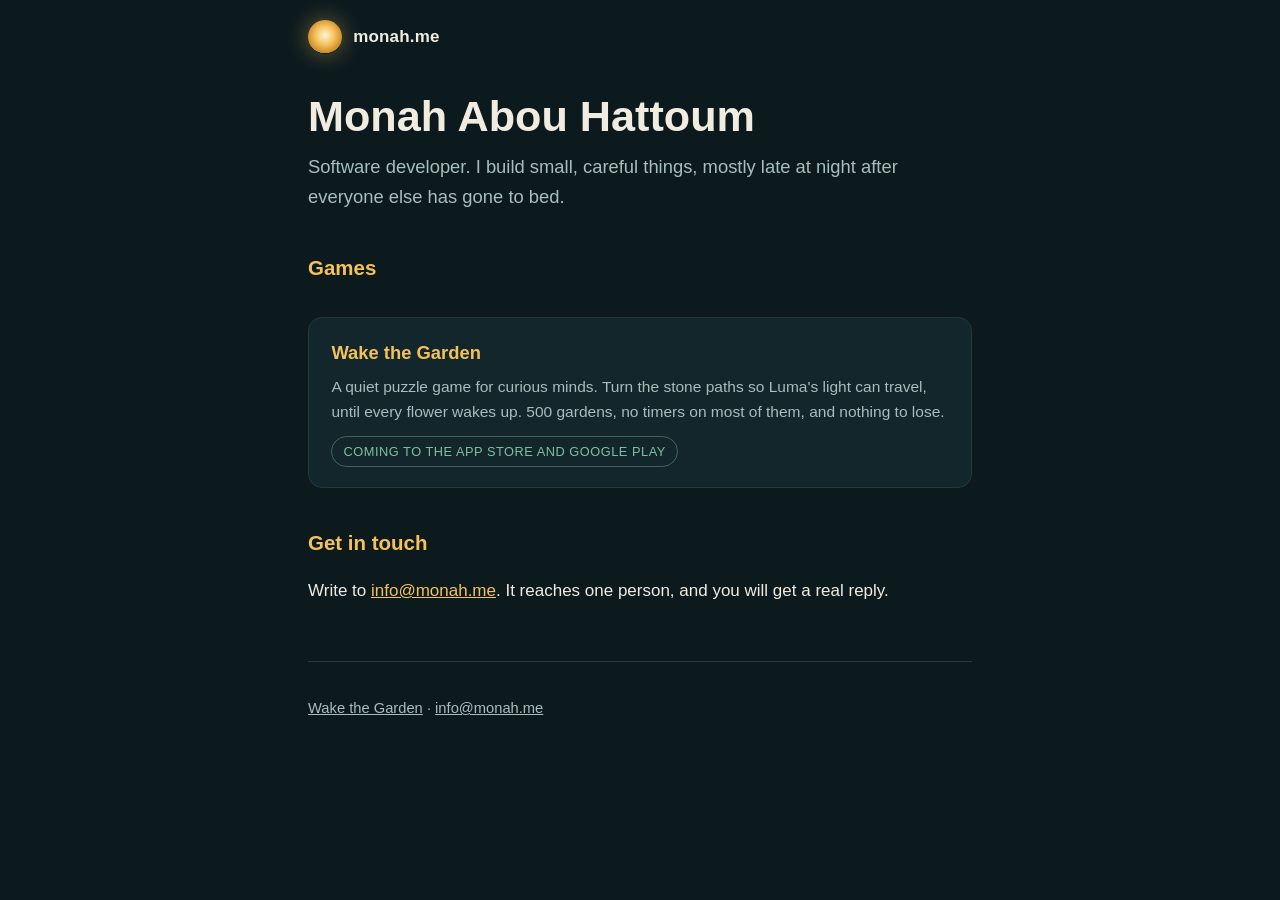
==== index.html @ 6de1f0a7 "Landing page for the root domain monah.me resolved to nothing at all: the Namecheap parking records " ====
<!doctype html>
<html lang="en">
<head>
<meta charset="utf-8">
<meta name="viewport" content="width=device-width, initial-scale=1">
<title>Monah Abou Hattoum</title>
<meta name="description" content="Software developer. I make small, careful games.">
<link rel="stylesheet" href="style.css">
<style>
  .hero { padding-top: 1rem; }
  .games { display: grid; gap: 1rem; margin: 2rem 0 0; }
  .game {
    display: block; padding: 1.25rem 1.4rem; border-radius: 14px;
    background: var(--night-soft); border: 1px solid var(--edge);
    text-decoration: none; color: var(--cream); transition: border-color .15s, transform .15s;
  }
  .game:hover { border-color: var(--gold); transform: translateY(-2px); }
  .game h3 { margin: 0 0 .35rem; color: var(--gold); font-size: 1.15rem; }
  .game p { margin: 0; color: var(--muted); font-size: .97rem; }
  .game .status {
    display: inline-block; margin-top: .7rem; font-size: .8rem; letter-spacing: .04em;
    text-transform: uppercase; color: var(--leaf); border: 1px solid rgba(127,192,160,.4);
    border-radius: 999px; padding: .25rem .7rem;
  }
</style>
</head>
<body>
<header class="site"><span class="mark"></span><a href="./">monah.me</a></header>

<div class="wrap hero">
  <h1>Monah Abou Hattoum</h1>
  <p class="lede">Software developer. I build small, careful things, mostly late at night after everyone else has gone to bed.</p>

  <h2>Games</h2>
  <div class="games">
    <a class="game" href="https://lumagarden.monah.me/">
      <h3>Wake the Garden</h3>
      <p>A quiet puzzle game for curious minds. Turn the stone paths so Luma's light can travel, until every flower wakes up. 500 gardens, no timers on most of them, and nothing to lose.</p>
      <span class="status">Coming to the App Store and Google Play</span>
    </a>
  </div>

  <h2>Get in touch</h2>
  <p>Write to <a href="mailto:info@monah.me">info@monah.me</a>. It reaches one person, and you will get a real reply.</p>

  <footer>
    <p><a href="https://lumagarden.monah.me/">Wake the Garden</a> &middot; <a href="mailto:info@monah.me">info@monah.me</a></p>
  </footer>
</div>
</body>
</html>
---- style.css ----
/* Luma Garden - the public site.
   One stylesheet, no build step, no external requests: GitHub Pages serves
   these files exactly as they are. */

:root {
  --night: #0c1a1e;
  --night-soft: #12262b;
  --edge: #1f3b41;
  --cream: #f1ece0;
  --muted: #a8bdbd;
  --gold: #f5c15a;
  --leaf: #7fc0a0;
}

* { box-sizing: border-box; }

body {
  margin: 0;
  background: var(--night);
  color: var(--cream);
  font: 17px/1.65 -apple-system, BlinkMacSystemFont, "Segoe UI", Roboto, sans-serif;
  -webkit-text-size-adjust: 100%;
}

.wrap {
  max-width: 44rem;
  margin: 0 auto;
  padding: 2rem 1.25rem 4rem;
}

header.site {
  display: flex;
  align-items: center;
  gap: .7rem;
  padding: 1.25rem 1.25rem 0;
  max-width: 44rem;
  margin: 0 auto;
}

header.site .mark {
  width: 34px;
  height: 34px;
  border-radius: 50%;
  background: radial-gradient(circle at 50% 45%, #fff6dd 0%, var(--gold) 38%, #c98a2a 70%, transparent 72%);
  box-shadow: 0 0 22px rgba(245, 193, 90, .45);
  flex: none;
}

header.site a { color: var(--cream); text-decoration: none; font-weight: 600; letter-spacing: .01em; }

h1 { font-size: clamp(1.9rem, 6vw, 2.7rem); line-height: 1.15; margin: 1.4rem 0 .6rem; }
h2 { font-size: 1.28rem; margin: 2.4rem 0 .6rem; color: var(--gold); }
h3 { font-size: 1.05rem; margin: 1.6rem 0 .4rem; color: var(--leaf); }

.lede { font-size: 1.15rem; color: var(--muted); margin: 0 0 1.6rem; }

a { color: var(--gold); }
a:hover { color: #ffd88a; }

.card {
  background: var(--night-soft);
  border: 1px solid var(--edge);
  border-radius: 14px;
  padding: 1.1rem 1.25rem;
  margin: 1.5rem 0;
}

.card p:last-child { margin-bottom: 0; }
.card p:first-child { margin-top: 0; }

.nav {
  display: flex;
  flex-wrap: wrap;
  gap: .6rem;
  margin: 2rem 0 0;
  padding: 0;
  list-style: none;
}

.nav a {
  display: block;
  padding: .6rem 1rem;
  border: 1px solid var(--edge);
  border-radius: 999px;
  text-decoration: none;
  font-size: .95rem;
  background: var(--night-soft);
}

.nav a:hover { border-color: var(--gold); }

dl.facts { margin: 1.2rem 0; }
dl.facts dt { color: var(--leaf); font-weight: 600; margin-top: .9rem; }
dl.facts dd { margin: .15rem 0 0; color: var(--cream); }

.note {
  border-left: 3px solid var(--gold);
  padding: .1rem 0 .1rem 1rem;
  color: var(--muted);
  margin: 1.4rem 0;
}

footer {
  border-top: 1px solid var(--edge);
  margin-top: 3.5rem;
  padding-top: 1.2rem;
  color: var(--muted);
  font-size: .92rem;
}

footer a { color: var(--muted); }

.updated { color: var(--muted); font-size: .92rem; margin-top: -.3rem; }

@media (prefers-reduced-motion: no-preference) {
  header.site .mark { animation: glow 4.5s ease-in-out infinite; }
  @keyframes glow {
    0%, 100% { box-shadow: 0 0 18px rgba(245, 193, 90, .35); }
    50%      { box-shadow: 0 0 30px rgba(245, 193, 90, .6); }
  }
}
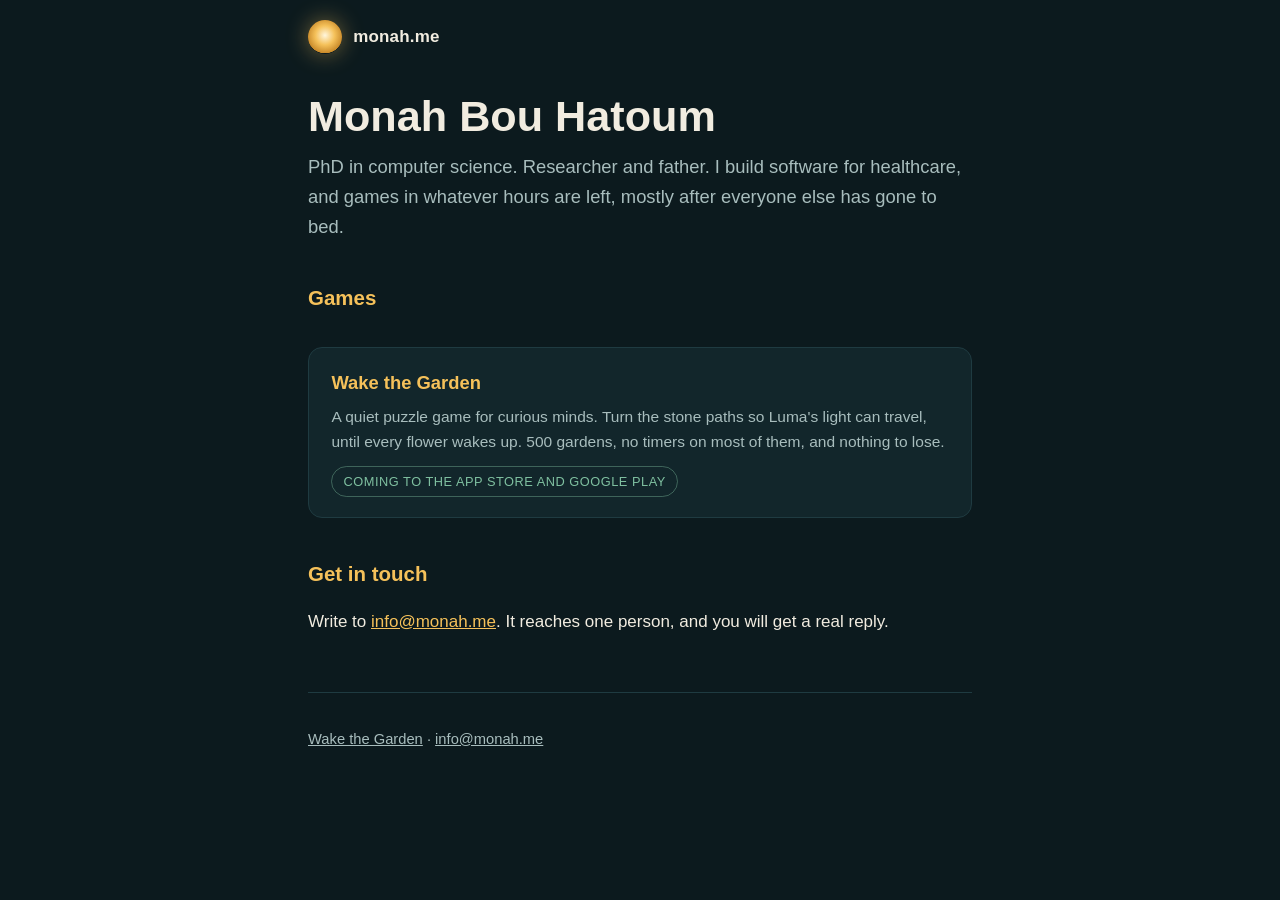
==== commit e95a44b2: "Correct the name, and say what I actually do Co-Authored-By: Claude Opus 5 <noreply@anthropic.com>" ====
--- a/index.html
+++ b/index.html
@@ -3,8 +3,8 @@
 <head>
 <meta charset="utf-8">
 <meta name="viewport" content="width=device-width, initial-scale=1">
-<title>Monah Abou Hattoum</title>
-<meta name="description" content="Software developer. I make small, careful games.">
+<title>Monah Bou Hatoum</title>
+<meta name="description" content="PhD in computer science. Researcher, father, and a builder of healthcare software, with games in whatever hours are left.">
 <link rel="stylesheet" href="style.css">
 <style>
   .hero { padding-top: 1rem; }
@@ -28,8 +28,8 @@
 <header class="site"><span class="mark"></span><a href="./">monah.me</a></header>
 
 <div class="wrap hero">
-  <h1>Monah Abou Hattoum</h1>
-  <p class="lede">Software developer. I build small, careful things, mostly late at night after everyone else has gone to bed.</p>
+  <h1>Monah Bou Hatoum</h1>
+  <p class="lede">PhD in computer science. Researcher and father. I build software for healthcare, and games in whatever hours are left, mostly after everyone else has gone to bed.</p>
 
   <h2>Games</h2>
   <div class="games">
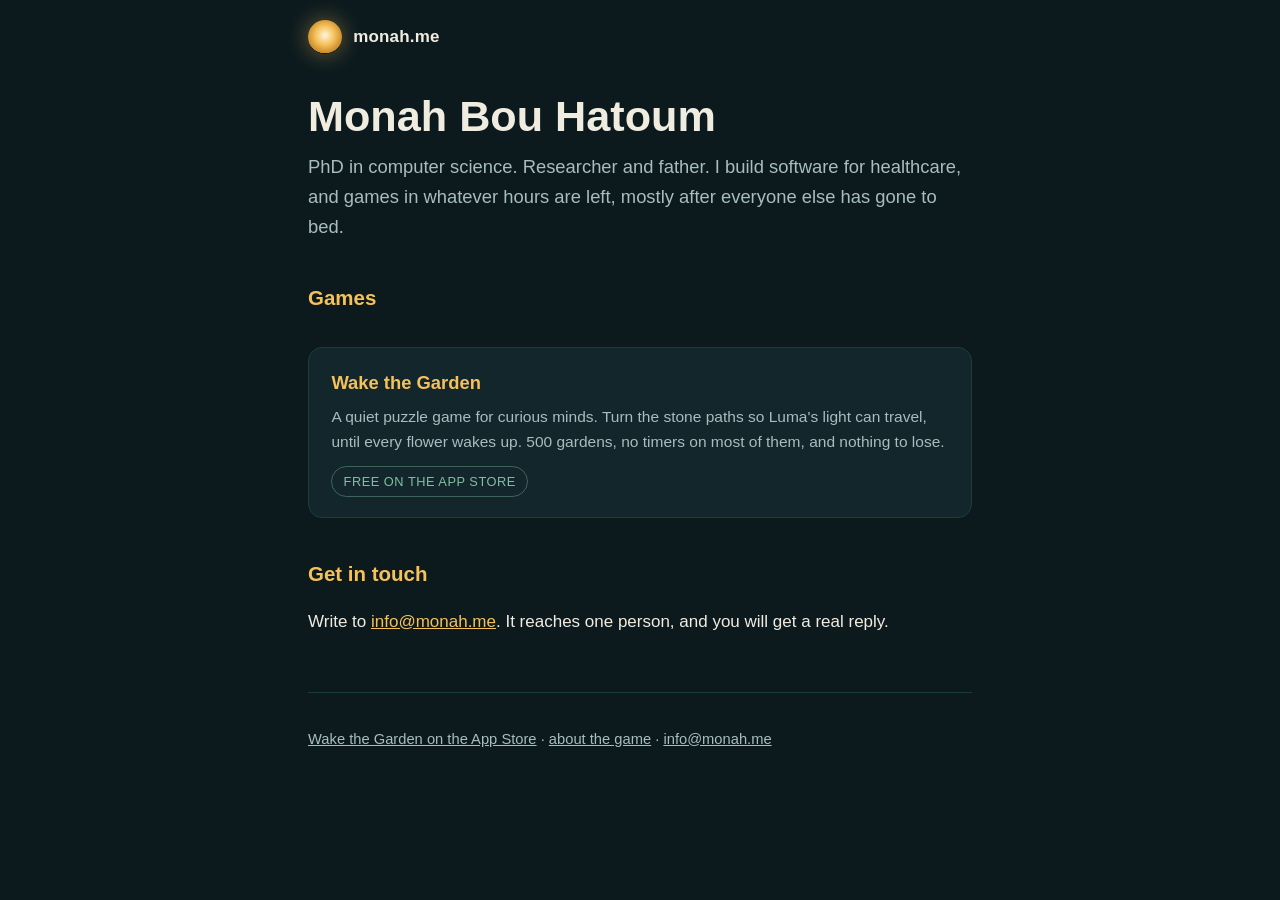
==== commit 3176f871: "Wake the Garden is on the App Store Co-Authored-By: Claude Opus 5 <noreply@anthropic.com>" ====
--- a/index.html
+++ b/index.html
@@ -33,10 +33,10 @@
 
   <h2>Games</h2>
   <div class="games">
-    <a class="game" href="https://lumagarden.monah.me/">
+    <a class="game" href="https://apps.apple.com/app/id6804832901">
       <h3>Wake the Garden</h3>
       <p>A quiet puzzle game for curious minds. Turn the stone paths so Luma's light can travel, until every flower wakes up. 500 gardens, no timers on most of them, and nothing to lose.</p>
-      <span class="status">Coming to the App Store and Google Play</span>
+      <span class="status">Free on the App Store</span>
     </a>
   </div>
 
@@ -44,7 +44,7 @@
   <p>Write to <a href="mailto:info@monah.me">info@monah.me</a>. It reaches one person, and you will get a real reply.</p>
 
   <footer>
-    <p><a href="https://lumagarden.monah.me/">Wake the Garden</a> &middot; <a href="mailto:info@monah.me">info@monah.me</a></p>
+    <p><a href="https://apps.apple.com/app/id6804832901">Wake the Garden on the App Store</a> &middot; <a href="https://lumagarden.monah.me/">about the game</a> &middot; <a href="mailto:info@monah.me">info@monah.me</a></p>
   </footer>
 </div>
 </body>
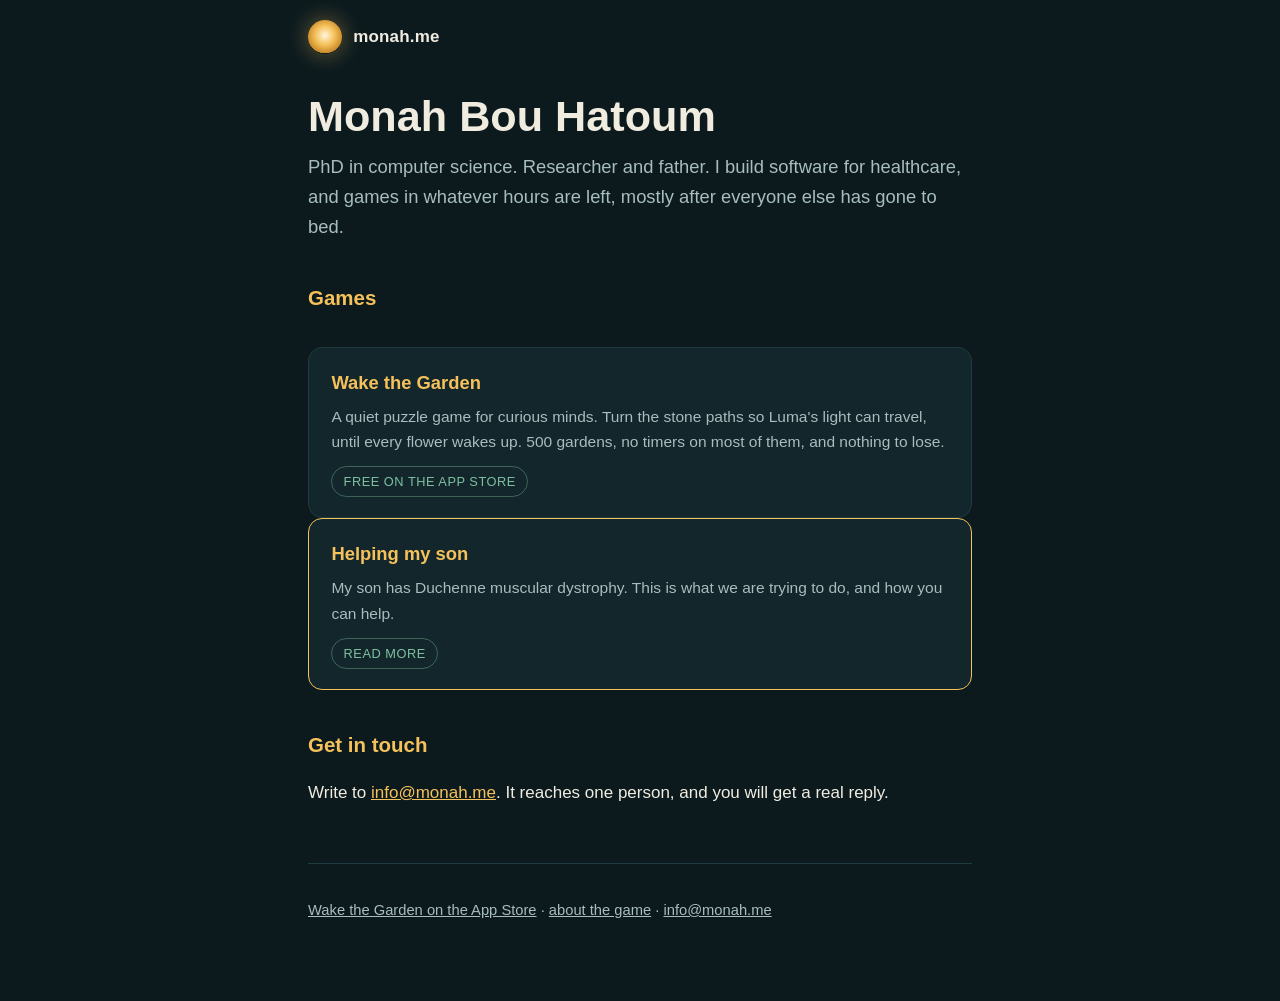
==== commit 513d9962: "Add a page for my son, linked from the front page Co-Authored-By: Claude Opus 5 <noreply@anthropic.c" ====
--- a/index.html
+++ b/index.html
@@ -40,6 +40,12 @@
     </a>
   </div>
 
+  <a class="game" href="help/" style="border-color:var(--gold)">
+    <h3 style="color:var(--gold)">Helping my son</h3>
+    <p>My son has Duchenne muscular dystrophy. This is what we are trying to do, and how you can help.</p>
+    <span class="status">Read more</span>
+  </a>
+
   <h2>Get in touch</h2>
   <p>Write to <a href="mailto:info@monah.me">info@monah.me</a>. It reaches one person, and you will get a real reply.</p>
 
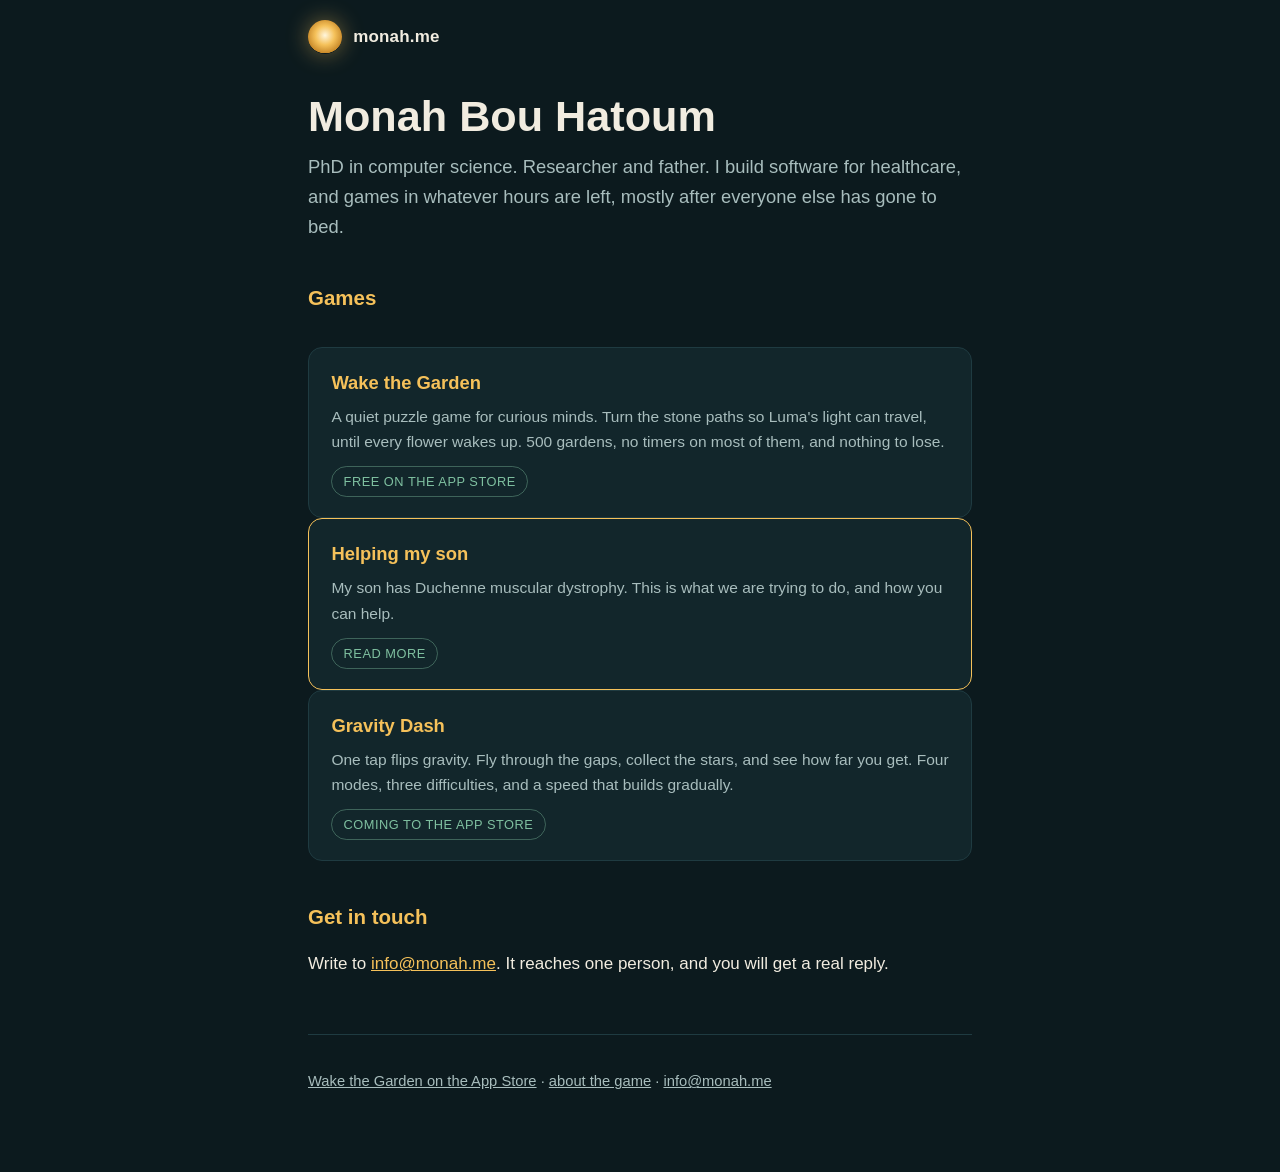
==== commit f4de1139: "Give Gravity Dash a proper page, and list it at home Co-Authored-By: Claude Opus 5 <noreply@anthropi" ====
--- a/index.html
+++ b/index.html
@@ -46,6 +46,12 @@
     <span class="status">Read more</span>
   </a>
 
+    <a class="game" href="gravitydash/">
+      <h3>Gravity Dash</h3>
+      <p>One tap flips gravity. Fly through the gaps, collect the stars, and see how far you get. Four modes, three difficulties, and a speed that builds gradually.</p>
+      <span class="status">Coming to the App Store</span>
+    </a>
+
   <h2>Get in touch</h2>
   <p>Write to <a href="mailto:info@monah.me">info@monah.me</a>. It reaches one person, and you will get a real reply.</p>
 
